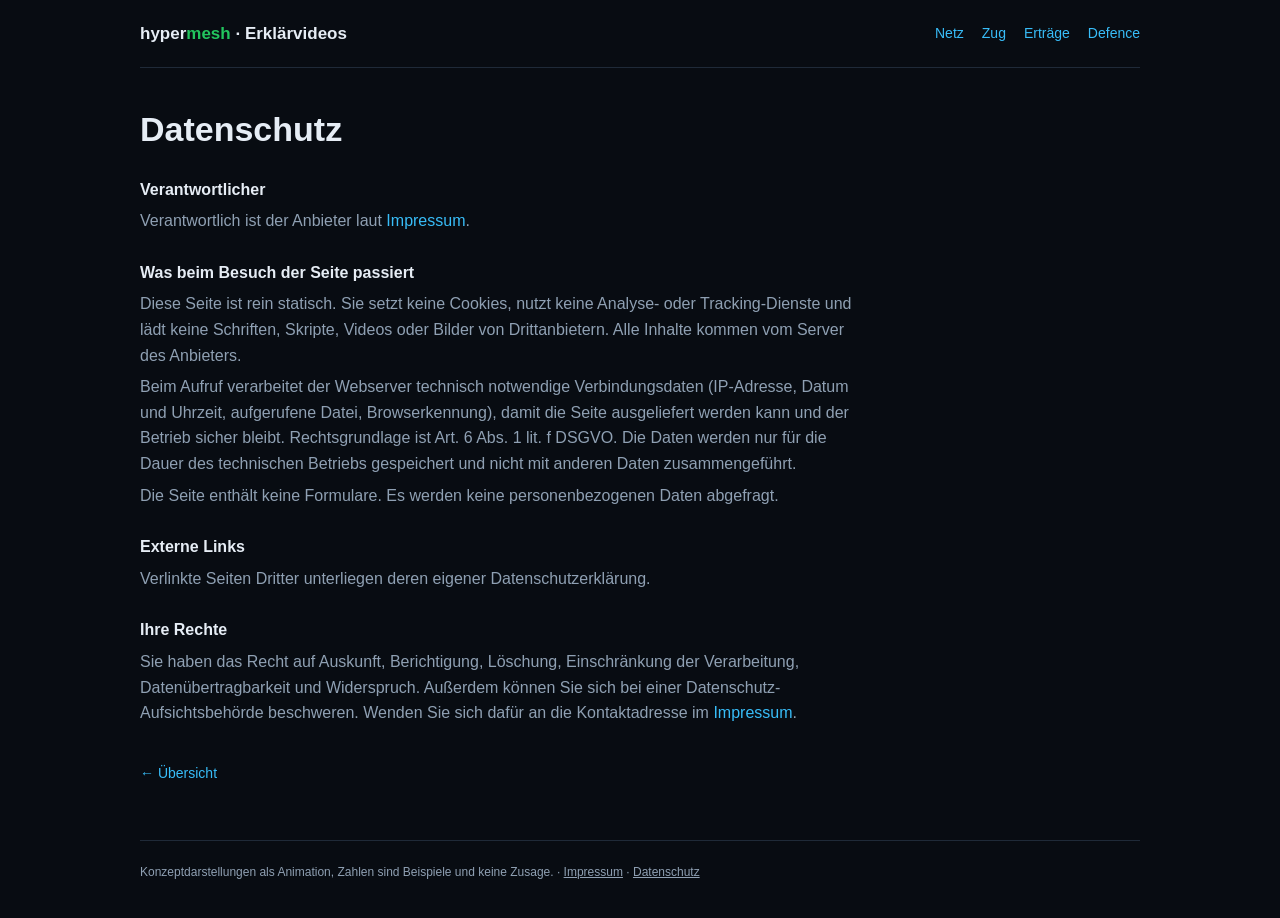
==== datenschutz.html @ a39bb6cd "Datenschutz-Seite (statisch) und Footer-Link Co-Authored-By: Claude Sonnet 5.5 <noreply@anthropic.co" ====
<!doctype html>
<html lang="de">
<head>
<meta charset="utf-8">
<meta name="viewport" content="width=device-width, initial-scale=1">
<meta name="robots" content="noindex, nofollow, noarchive, nosnippet">
<title>Datenschutz · hypermesh</title>
<link rel="stylesheet" href="assets/style.css">
</head>
<body>
<div class="wrap">
<div class="top">
  <a class="brand" href="index.html">hyper<span>mesh</span> &middot; Erklärvideos</a>
  <nav><a href="netz.html">Netz</a><a href="zug.html">Zug</a><a href="invest.html">Erträge</a><a href="defence.html">Defence</a></nav>
</div>
<div class="page imprint">
<h1>Datenschutz</h1>
<h2>Verantwortlicher</h2>
<p>Verantwortlich ist der Anbieter laut <a href="impressum.html">Impressum</a>.</p>
<h2>Was beim Besuch der Seite passiert</h2>
<p>Diese Seite ist rein statisch. Sie setzt keine Cookies, nutzt keine Analyse- oder Tracking-Dienste und lädt keine Schriften, Skripte, Videos oder Bilder von Drittanbietern. Alle Inhalte kommen vom Server des Anbieters.</p>
<p>Beim Aufruf verarbeitet der Webserver technisch notwendige Verbindungsdaten (IP-Adresse, Datum und Uhrzeit, aufgerufene Datei, Browserkennung), damit die Seite ausgeliefert werden kann und der Betrieb sicher bleibt. Rechtsgrundlage ist Art. 6 Abs. 1 lit. f DSGVO. Die Daten werden nur für die Dauer des technischen Betriebs gespeichert und nicht mit anderen Daten zusammengeführt.</p>
<p>Die Seite enthält keine Formulare. Es werden keine personenbezogenen Daten abgefragt.</p>
<h2>Externe Links</h2>
<p>Verlinkte Seiten Dritter unterliegen deren eigener Datenschutzerklärung.</p>
<h2>Ihre Rechte</h2>
<p>Sie haben das Recht auf Auskunft, Berichtigung, Löschung, Einschränkung der Verarbeitung, Datenübertragbarkeit und Widerspruch. Außerdem können Sie sich bei einer Datenschutz-Aufsichtsbehörde beschweren. Wenden Sie sich dafür an die Kontaktadresse im <a href="impressum.html">Impressum</a>.</p>
<div class="pager"><a href="index.html">&larr; Übersicht</a></div>
</div>
<footer>Konzeptdarstellungen als Animation, Zahlen sind Beispiele und keine Zusage. &middot; <a href="impressum.html">Impressum</a> &middot; <a href="datenschutz.html">Datenschutz</a></footer>
</div>
<script src="assets/player.js"></script>
</body>
</html>
---- assets/style.css ----
:root{
  --bg:#080c12;
  --surface:#10161f;
  --border:#1f2a38;
  --text:#e6edf5;
  --muted:#8fa0b3;
  --accent:#38bdf8;
  --green:#22c55e;
}
*{box-sizing:border-box}
html{background:var(--bg)}
body{margin:0;background:var(--bg);color:var(--text);font-family:-apple-system,'Segoe UI',Roboto,Arial,sans-serif;line-height:1.6}
a{color:var(--accent);text-decoration:none}
a:hover{text-decoration:underline}

.wrap{max-width:1040px;margin:0 auto;padding:0 20px}
.top{display:flex;justify-content:space-between;align-items:center;padding:20px 0;border-bottom:1px solid var(--border)}
.brand{font-weight:600;font-size:17px;color:var(--text)}
.brand span{color:var(--green)}
.top nav{display:flex;gap:18px;font-size:14px;flex-wrap:wrap}

.intro{padding:56px 0 28px}
.eyebrow{font-size:12px;letter-spacing:2px;color:var(--green);font-weight:600;margin-bottom:10px}
h1{font-size:34px;line-height:1.25;margin:0 0 14px}
h2{font-size:20px;margin:0 0 8px}
.intro p,.lead{color:var(--muted);max-width:680px;margin:0}

.cards{display:grid;grid-template-columns:repeat(auto-fit,minmax(280px,1fr));gap:18px;padding:12px 0 40px}
.card{display:block;background:var(--surface);border:1px solid var(--border);border-radius:14px;overflow:hidden;color:var(--text);transition:border-color .2s,transform .2s}
.card:hover{border-color:var(--accent);transform:translateY(-2px);text-decoration:none}
.card video{display:block;width:100%;aspect-ratio:16/9;object-fit:cover;background:#000;pointer-events:none}
.card .body{padding:16px 18px 18px}
.card p{margin:0;font-size:14px;color:var(--muted)}
.card .tag{display:inline-block;margin-top:10px;font-size:12px;color:var(--green)}
.card.soon{opacity:.55;border-style:dashed}
.card.soon:hover{transform:none;border-color:var(--border)}
.card.soon .body{padding:22px 18px}

.page{padding:40px 0 20px}
.player{margin:24px 0 8px}
.player video{display:block;width:100%;border-radius:14px;border:1px solid var(--border);background:#000}
.caption{font-size:12px;color:var(--muted);margin:10px 0 0}
.points{padding-left:20px;color:var(--muted);max-width:720px}
.points li{margin-bottom:6px}
.pager{display:flex;justify-content:space-between;gap:12px;flex-wrap:wrap;margin:36px 0;font-size:14px}

footer{border-top:1px solid var(--border);padding:22px 0 36px;font-size:12px;color:var(--muted)}
footer a{color:var(--muted);text-decoration:underline}

@media (max-width:640px){
  h1{font-size:26px}
  .intro{padding-top:36px}
}

.imprint{max-width:720px}
.imprint h2{font-size:16px;margin:26px 0 6px}
.imprint p{margin:0 0 6px;color:var(--muted)}
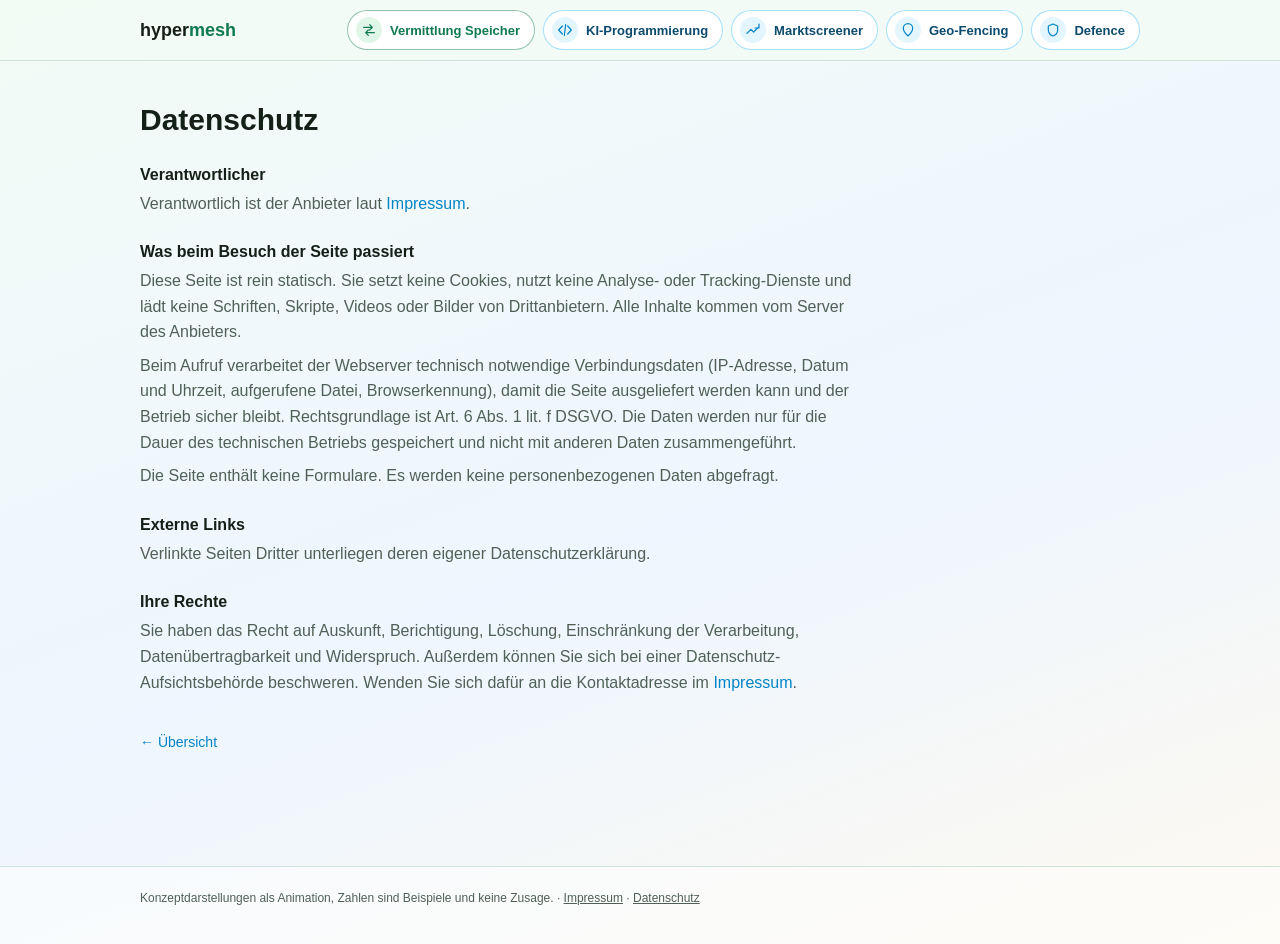
==== commit a4d4678e: "Startseite: Intro mit Stern (runder Kern, fuenf Blasen) wandert nach oben und wird zur Menueleiste; " ====
--- a/datenschutz.html
+++ b/datenschutz.html
@@ -8,11 +8,13 @@
 <link rel="stylesheet" href="assets/style.css">
 </head>
 <body>
-<div class="wrap">
-<div class="top">
-  <a class="brand" href="index.html">hyper<span>mesh</span> &middot; Erklärvideos</a>
-  <nav><a href="netz.html">Netz</a><a href="zug.html">Zug</a><a href="invest.html">Erträge</a><a href="defence.html">Defence</a></nav>
-</div>
+<header class="topnav">
+  <div class="in">
+    <a class="brand" href="index.html#top">hyper<span>mesh</span></a>
+    <nav class="nbs" aria-label="Themen"><a class="nb ext" href="index.html#vermittlung" title="Vermittlung Speicher"><span class="ico"><svg viewBox="0 0 24 24"><path d="M4 8h13M13 4l4 4-4 4M20 16H7M11 12l-4 4 4 4"/></svg></span><span class="t">Vermittlung Speicher</span></a><a class="nb" href="index.html#ki" title="KI-Programmierung"><span class="ico"><svg viewBox="0 0 24 24"><path d="M8 6l-5.5 6L8 18M16 6l5.5 6L16 18M13 4l-2 16"/></svg></span><span class="t">KI-Programmierung</span></a><a class="nb" href="index.html#markt" title="Marktscreener"><span class="ico"><svg viewBox="0 0 24 24"><path d="M3 17l6-6 4 4 8-8M21 3v6h-6"/></svg></span><span class="t">Marktscreener</span></a><a class="nb" href="index.html#geo" title="Geo-Fencing"><span class="ico"><svg viewBox="0 0 24 24"><path d="M12 21s-7-6.1-7-11.5A7 7 0 0119 9.5C19 14.9 12 21 12 21z"/></svg></span><span class="t">Geo-Fencing</span></a><a class="nb" href="index.html#defence" title="Defence"><span class="ico"><svg viewBox="0 0 24 24"><path d="M12 3l7 3v6c0 4.5-3 7.5-7 9-4-1.5-7-4.5-7-9V6z"/></svg></span><span class="t">Defence</span></a></nav>
+  </div>
+</header>
+<main><div class="wrap">
 <div class="page imprint">
 <h1>Datenschutz</h1>
 <h2>Verantwortlicher</h2>
@@ -27,8 +29,7 @@
 <p>Sie haben das Recht auf Auskunft, Berichtigung, Löschung, Einschränkung der Verarbeitung, Datenübertragbarkeit und Widerspruch. Außerdem können Sie sich bei einer Datenschutz-Aufsichtsbehörde beschweren. Wenden Sie sich dafür an die Kontaktadresse im <a href="impressum.html">Impressum</a>.</p>
 <div class="pager"><a href="index.html">&larr; Übersicht</a></div>
 </div>
-<footer>Konzeptdarstellungen als Animation, Zahlen sind Beispiele und keine Zusage. &middot; <a href="impressum.html">Impressum</a> &middot; <a href="datenschutz.html">Datenschutz</a></footer>
-</div>
-<script src="assets/player.js"></script>
+</div></main>
+<footer><div class="wrap">Konzeptdarstellungen als Animation, Zahlen sind Beispiele und keine Zusage. &middot; <a href="impressum.html">Impressum</a> &middot; <a href="datenschutz.html">Datenschutz</a></div></footer>
 </body>
 </html>
--- a/assets/style.css
+++ b/assets/style.css
@@ -1,57 +1,128 @@
+/* hypermesh Erklaervideos: helle Seite im Stil der hyper-mesh-Startseite (Gruen/Blau) */
 :root{
-  --bg:#080c12;
-  --surface:#10161f;
-  --border:#1f2a38;
-  --text:#e6edf5;
-  --muted:#8fa0b3;
-  --accent:#38bdf8;
   --green:#22c55e;
+  --green-deep:#0f7a4f;
+  --green-glow:rgba(34,197,94,.28);
+  --blue:#38bdf8;
+  --blue-deep:#0284c7;
+  --blue-ink:#0c4a6e;
+  --bg-1:#f3fbf6;
+  --bg-2:#eef6ff;
+  --bg-3:#fdf9f0;
+  --surface:rgba(255,255,255,.88);
+  --border:rgba(15,122,79,.18);
+  --text:#132018;
+  --muted:#4f6157;
+  --ease:cubic-bezier(.65,0,.35,1);
 }
 *{box-sizing:border-box}
-html{background:var(--bg)}
-body{margin:0;background:var(--bg);color:var(--text);font-family:-apple-system,'Segoe UI',Roboto,Arial,sans-serif;line-height:1.6}
-a{color:var(--accent);text-decoration:none}
+html{scroll-behavior:smooth;background:var(--bg-1)}
+body{margin:0;color:var(--text);font-family:-apple-system,'Segoe UI',Roboto,Arial,sans-serif;line-height:1.6;
+  background:linear-gradient(160deg,var(--bg-1) 0%,var(--bg-2) 55%,var(--bg-3) 100%);min-height:100vh}
+a{color:var(--blue-deep);text-decoration:none}
 a:hover{text-decoration:underline}
+.wrap{max-width:1040px;margin:0 auto;padding:0 20px}
 
-.wrap{max-width:1040px;margin:0 auto;padding:0 20px}
-.top{display:flex;justify-content:space-between;align-items:center;padding:20px 0;border-bottom:1px solid var(--border)}
-.brand{font-weight:600;font-size:17px;color:var(--text)}
-.brand span{color:var(--green)}
-.top nav{display:flex;gap:18px;font-size:14px;flex-wrap:wrap}
+/* ---------- Menueleiste (die fuenf Blasen, klein) ---------- */
+.topnav{position:sticky;top:0;z-index:30;background:rgba(243,251,246,.9);backdrop-filter:blur(8px);border-bottom:1px solid var(--border)}
+.topnav .in{max-width:1040px;margin:0 auto;padding:10px 20px;display:flex;align-items:center;justify-content:space-between;gap:16px}
+.brand{font-weight:700;font-size:18px;color:var(--text);white-space:nowrap}
+.brand span{color:var(--green-deep)}
+.brand:hover{text-decoration:none}
+.nbs{display:flex;gap:8px;flex-wrap:wrap;justify-content:flex-end}
+.nb{display:inline-flex;align-items:center;gap:8px;padding:6px 14px 6px 8px;border-radius:999px;background:#fff;border:1px solid rgba(56,189,248,.45);
+  color:var(--blue-ink);font-size:13px;font-weight:600;line-height:1;transition:box-shadow .2s,border-color .2s,transform .2s,background .2s}
+.nb:hover{text-decoration:none;box-shadow:0 6px 18px rgba(56,189,248,.28);transform:translateY(-1px)}
+.nb svg,.bubble svg{fill:none;stroke:var(--blue-deep);stroke-width:1.8;stroke-linecap:round;stroke-linejoin:round}
+.nb .ico{width:26px;height:26px;border-radius:50%;background:rgba(56,189,248,.14);display:flex;align-items:center;justify-content:center;flex:none}
+.nb .ico svg{width:16px;height:16px}
+.nb.ext{border-color:rgba(15,122,79,.45);color:var(--green-deep)}
+.nb.ext .ico{background:rgba(34,197,94,.14)}
+.nb.ext svg{stroke:var(--green-deep)}
+.nb.active{background:linear-gradient(120deg,rgba(34,197,94,.14),rgba(56,189,248,.18));border-color:var(--blue-deep)}
+@media (max-width:820px){
+  .topnav .in{flex-direction:column;align-items:stretch;gap:8px}
+  .brand{text-align:center}
+  .nbs{justify-content:center}
+  .nb{padding:4px}
+  .nb span.t{display:none}
+  .nb .ico{width:34px;height:34px}
+  .nb .ico svg{width:19px;height:19px}
+}
 
-.intro{padding:56px 0 28px}
-.eyebrow{font-size:12px;letter-spacing:2px;color:var(--green);font-weight:600;margin-bottom:10px}
-h1{font-size:34px;line-height:1.25;margin:0 0 14px}
-h2{font-size:20px;margin:0 0 8px}
-.intro p,.lead{color:var(--muted);max-width:680px;margin:0}
+/* ---------- Intro: Stern mit rundem Kern ---------- */
+#intro{position:fixed;inset:0;z-index:50;display:flex;flex-direction:column;align-items:center;justify-content:center;
+  background:linear-gradient(160deg,var(--bg-1) 0%,var(--bg-2) 55%,var(--bg-3) 100%);overflow:hidden;cursor:pointer}
+#intro .glow{position:absolute;top:-160px;left:50%;transform:translateX(-50%);width:1000px;height:600px;pointer-events:none;
+  background:radial-gradient(circle,var(--green-glow) 0%,rgba(34,197,94,0) 60%),radial-gradient(circle at 70% 40%,rgba(56,189,248,.25) 0%,rgba(56,189,248,0) 55%)}
+#intro .eyebrow{position:relative;font-size:13px;letter-spacing:2px;color:var(--green-deep);font-weight:600;margin:0 0 6px;text-align:center}
+#intro h1{position:relative;font-size:clamp(24px,4vw,40px);line-height:1.2;margin:0 0 8px;text-align:center;padding:0 16px}
+#intro h1 .hl{background:linear-gradient(120deg,var(--green-deep),#2dd4bf);-webkit-background-clip:text;background-clip:text;color:transparent}
+#intro .skip{position:relative;margin-top:12px;font-size:12px;color:var(--muted)}
+#field-box{position:relative;width:680px;height:480px;flex:none;
+  transform:scale(var(--fit,1));transform-origin:50% 50%;margin:calc((480px*var(--fit,1) - 480px)/2) 0}
+#field{position:absolute;inset:0;transform-origin:50% 50%}
+#field svg.lines{position:absolute;inset:0;width:100%;height:100%}
+#field svg.lines line{stroke:rgba(15,122,79,.2);stroke-width:1.5;stroke-dasharray:160;stroke-dashoffset:160;animation:draw .8s calc(.55s + var(--i)*.12s) forwards}
+.core{position:absolute;left:250px;top:150px;width:180px;height:180px;border-radius:50%;background:rgba(255,255,255,.85);backdrop-filter:blur(6px);
+  border:1px solid rgba(15,122,79,.35);box-shadow:0 8px 40px var(--green-glow),inset 0 0 30px rgba(34,197,94,.08);
+  display:flex;align-items:center;justify-content:center;text-align:center;animation:pop .7s .1s both var(--ease)}
+.core span{font-size:21px;font-weight:700;background:linear-gradient(120deg,var(--green-deep),#0ea86e);-webkit-background-clip:text;background-clip:text;color:transparent}
+.bubble{position:absolute;width:100px;height:100px;border-radius:50%;background:rgba(255,255,255,.9);backdrop-filter:blur(4px);
+  border:1px solid rgba(56,189,248,.4);box-shadow:0 6px 20px rgba(56,189,248,.18);display:flex;flex-direction:column;align-items:center;justify-content:center;gap:6px;
+  padding:0 8px;animation:pop .6s calc(.5s + var(--i)*.14s) both var(--ease);transition:box-shadow .2s,border-color .2s,transform .2s}
+.bubble:hover{text-decoration:none;box-shadow:0 8px 28px rgba(56,189,248,.34);border-color:rgba(56,189,248,.75);transform:translateY(-2px)}
+.bubble svg{width:22px;height:22px}
+.bubble span{font-size:11px;font-weight:600;color:var(--blue-ink);text-align:center;line-height:1.2}
+.bubble.ext{border-color:rgba(15,122,79,.4);box-shadow:0 6px 20px var(--green-glow)}
+.bubble.ext svg{stroke:var(--green-deep)}
+.bubble.ext span{color:var(--green-deep)}
+@keyframes pop{from{opacity:0;transform:scale(.4)}to{opacity:1;transform:scale(1)}}
+@keyframes draw{to{stroke-dashoffset:0}}
 
-.cards{display:grid;grid-template-columns:repeat(auto-fit,minmax(280px,1fr));gap:18px;padding:12px 0 40px}
-.card{display:block;background:var(--surface);border:1px solid var(--border);border-radius:14px;overflow:hidden;color:var(--text);transition:border-color .2s,transform .2s}
-.card:hover{border-color:var(--accent);transform:translateY(-2px);text-decoration:none}
-.card video{display:block;width:100%;aspect-ratio:16/9;object-fit:cover;background:#000;pointer-events:none}
-.card .body{padding:16px 18px 18px}
-.card p{margin:0;font-size:14px;color:var(--muted)}
-.card .tag{display:inline-block;margin-top:10px;font-size:12px;color:var(--green)}
-.card.soon{opacity:.55;border-style:dashed}
-.card.soon:hover{transform:none;border-color:var(--border)}
-.card.soon .body{padding:22px 18px}
+/* Uebergang: Stern wandert nach oben und wird zur Menueleiste */
+html.intro-on,html.docking{overflow:hidden}
+html.ready #intro{display:none}
+html.docking #intro{pointer-events:none;background:transparent;transition:background .5s .9s}
+html.docking #intro .glow,html.docking #intro .eyebrow,html.docking #intro h1,html.docking #intro .skip{opacity:0;transition:opacity .4s}
+html.docking #field{transform:translateY(-52vh) scale(.2);opacity:0;transition:transform 1.1s var(--ease),opacity .45s .7s}
+.topnav{transition:transform .8s var(--ease) .9s,opacity .6s .9s}
+html.intro-on .topnav{transform:translateY(-110%);opacity:0}
+html.docking .topnav{transform:none;opacity:1}
+main,footer{transition:opacity .9s 1.1s}
+html.intro-on main,html.intro-on footer{opacity:0}
+html.docking main,html.docking footer{opacity:1}
+@media (prefers-reduced-motion:reduce){
+  #intro{display:none}
+  *{animation:none!important;transition:none!important}
+  html{scroll-behavior:auto}
+}
 
-.page{padding:40px 0 20px}
-.player{margin:24px 0 8px}
-.player video{display:block;width:100%;border-radius:14px;border:1px solid var(--border);background:#000}
-.caption{font-size:12px;color:var(--muted);margin:10px 0 0}
-.points{padding-left:20px;color:var(--muted);max-width:720px}
+/* ---------- Inhalt ---------- */
+section.topic{padding:56px 0 24px;scroll-margin-top:84px}
+.eyebrow{font-size:12px;letter-spacing:2px;color:var(--green-deep);font-weight:600;margin-bottom:8px}
+h2{font-size:clamp(22px,3vw,30px);line-height:1.25;margin:0 0 10px}
+h3{font-size:18px;margin:0 0 6px}
+.lead{color:var(--muted);max-width:700px;margin:0 0 24px}
+.videos{display:grid;grid-template-columns:repeat(auto-fit,minmax(300px,1fr));gap:20px}
+.vcard{background:var(--surface);border:1px solid var(--border);border-radius:14px;overflow:hidden;box-shadow:0 10px 30px rgba(15,122,79,.08);display:flex;flex-direction:column;min-width:0}
+.vcard video{display:block;width:100%;aspect-ratio:16/9;background:#04070d;object-fit:contain}
+.vcard.light video{background:#fff}
+.vcard .body{padding:14px 18px 18px}
+.vcard p{margin:0;font-size:14px;color:var(--muted)}
+.vcard .cap{font-size:12px;margin-top:8px;color:#7a8c81}
+.single{max-width:880px}
+.points{padding-left:20px;color:var(--muted);max-width:720px;margin:20px 0 0}
 .points li{margin-bottom:6px}
-.pager{display:flex;justify-content:space-between;gap:12px;flex-wrap:wrap;margin:36px 0;font-size:14px}
+.soon{background:rgba(255,255,255,.55);border:1px dashed var(--border);border-radius:14px;padding:26px 20px;color:var(--muted);max-width:520px}
+.soon strong{color:var(--text)}
 
-footer{border-top:1px solid var(--border);padding:22px 0 36px;font-size:12px;color:var(--muted)}
+footer{border-top:1px solid var(--border);margin-top:56px;padding:22px 0 36px;font-size:12px;color:var(--muted);background:rgba(255,255,255,.5)}
 footer a{color:var(--muted);text-decoration:underline}
 
-@media (max-width:640px){
-  h1{font-size:26px}
-  .intro{padding-top:36px}
-}
-
-.imprint{max-width:720px}
-.imprint h2{font-size:16px;margin:26px 0 6px}
-.imprint p{margin:0 0 6px;color:var(--muted)}
+/* Unterseiten (Impressum, Datenschutz) */
+.page{padding:40px 0 20px;max-width:720px}
+.page h1{font-size:30px;line-height:1.25;margin:0 0 14px}
+.page h2{font-size:16px;margin:26px 0 6px}
+.page p{margin:0 0 8px;color:var(--muted)}
+.pager{margin:36px 0;font-size:14px}
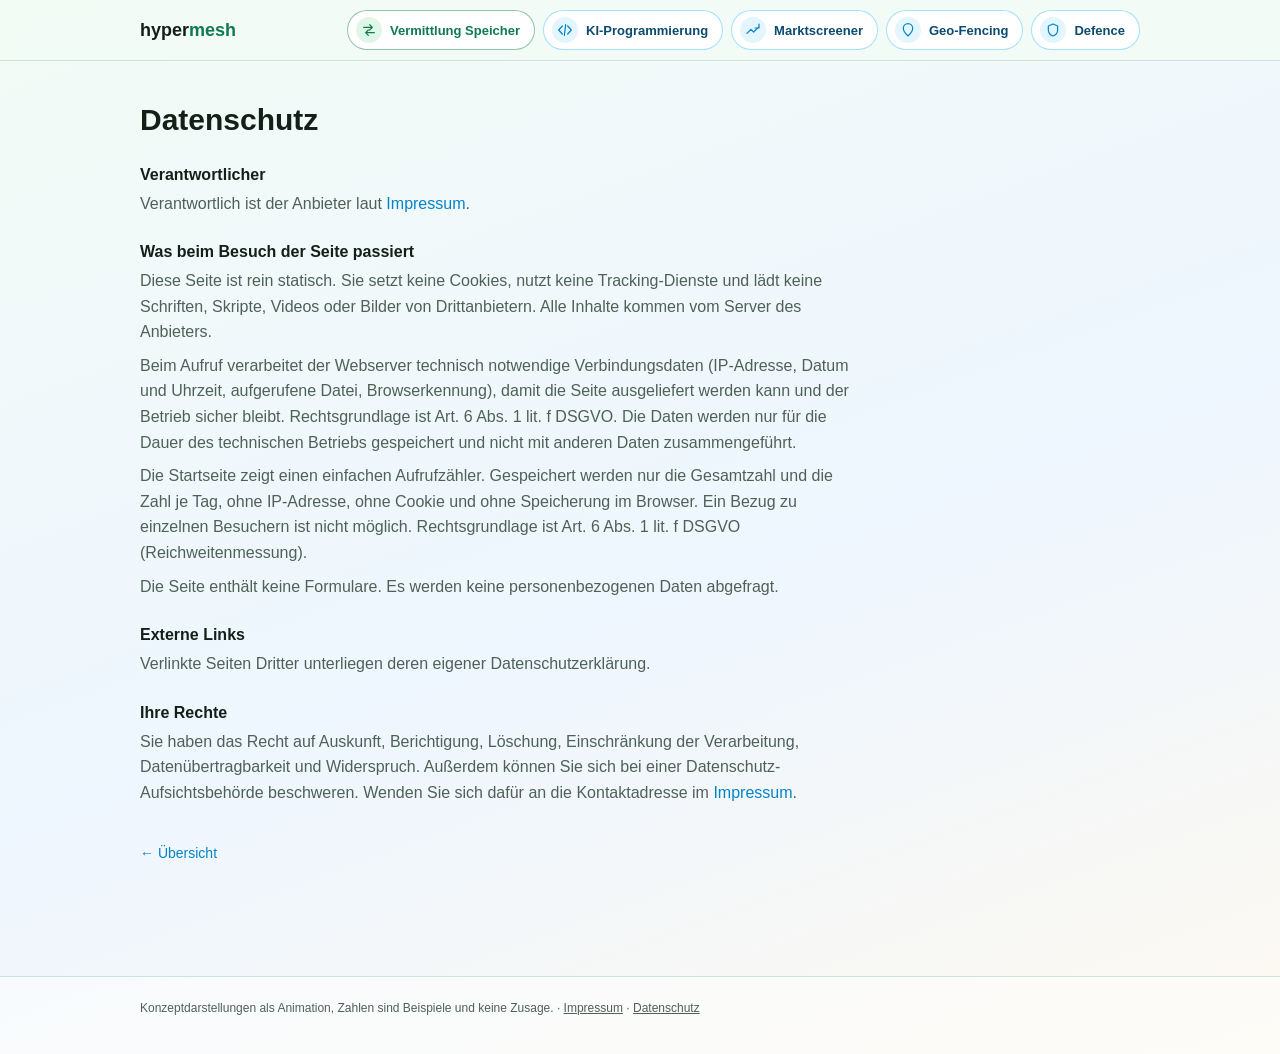
==== commit 312c20dd: "Aufrufzaehler: eigener Mini-Container, nginx /api/count, kleine Anzeige unten rechts, Datenschutz-Hi" ====
--- a/datenschutz.html
+++ b/datenschutz.html
@@ -20,8 +20,9 @@
 <h2>Verantwortlicher</h2>
 <p>Verantwortlich ist der Anbieter laut <a href="impressum.html">Impressum</a>.</p>
 <h2>Was beim Besuch der Seite passiert</h2>
-<p>Diese Seite ist rein statisch. Sie setzt keine Cookies, nutzt keine Analyse- oder Tracking-Dienste und lädt keine Schriften, Skripte, Videos oder Bilder von Drittanbietern. Alle Inhalte kommen vom Server des Anbieters.</p>
+<p>Diese Seite ist rein statisch. Sie setzt keine Cookies, nutzt keine Tracking-Dienste und lädt keine Schriften, Skripte, Videos oder Bilder von Drittanbietern. Alle Inhalte kommen vom Server des Anbieters.</p>
 <p>Beim Aufruf verarbeitet der Webserver technisch notwendige Verbindungsdaten (IP-Adresse, Datum und Uhrzeit, aufgerufene Datei, Browserkennung), damit die Seite ausgeliefert werden kann und der Betrieb sicher bleibt. Rechtsgrundlage ist Art. 6 Abs. 1 lit. f DSGVO. Die Daten werden nur für die Dauer des technischen Betriebs gespeichert und nicht mit anderen Daten zusammengeführt.</p>
+<p>Die Startseite zeigt einen einfachen Aufrufzähler. Gespeichert werden nur die Gesamtzahl und die Zahl je Tag, ohne IP-Adresse, ohne Cookie und ohne Speicherung im Browser. Ein Bezug zu einzelnen Besuchern ist nicht möglich. Rechtsgrundlage ist Art. 6 Abs. 1 lit. f DSGVO (Reichweitenmessung).</p>
 <p>Die Seite enthält keine Formulare. Es werden keine personenbezogenen Daten abgefragt.</p>
 <h2>Externe Links</h2>
 <p>Verlinkte Seiten Dritter unterliegen deren eigener Datenschutzerklärung.</p>
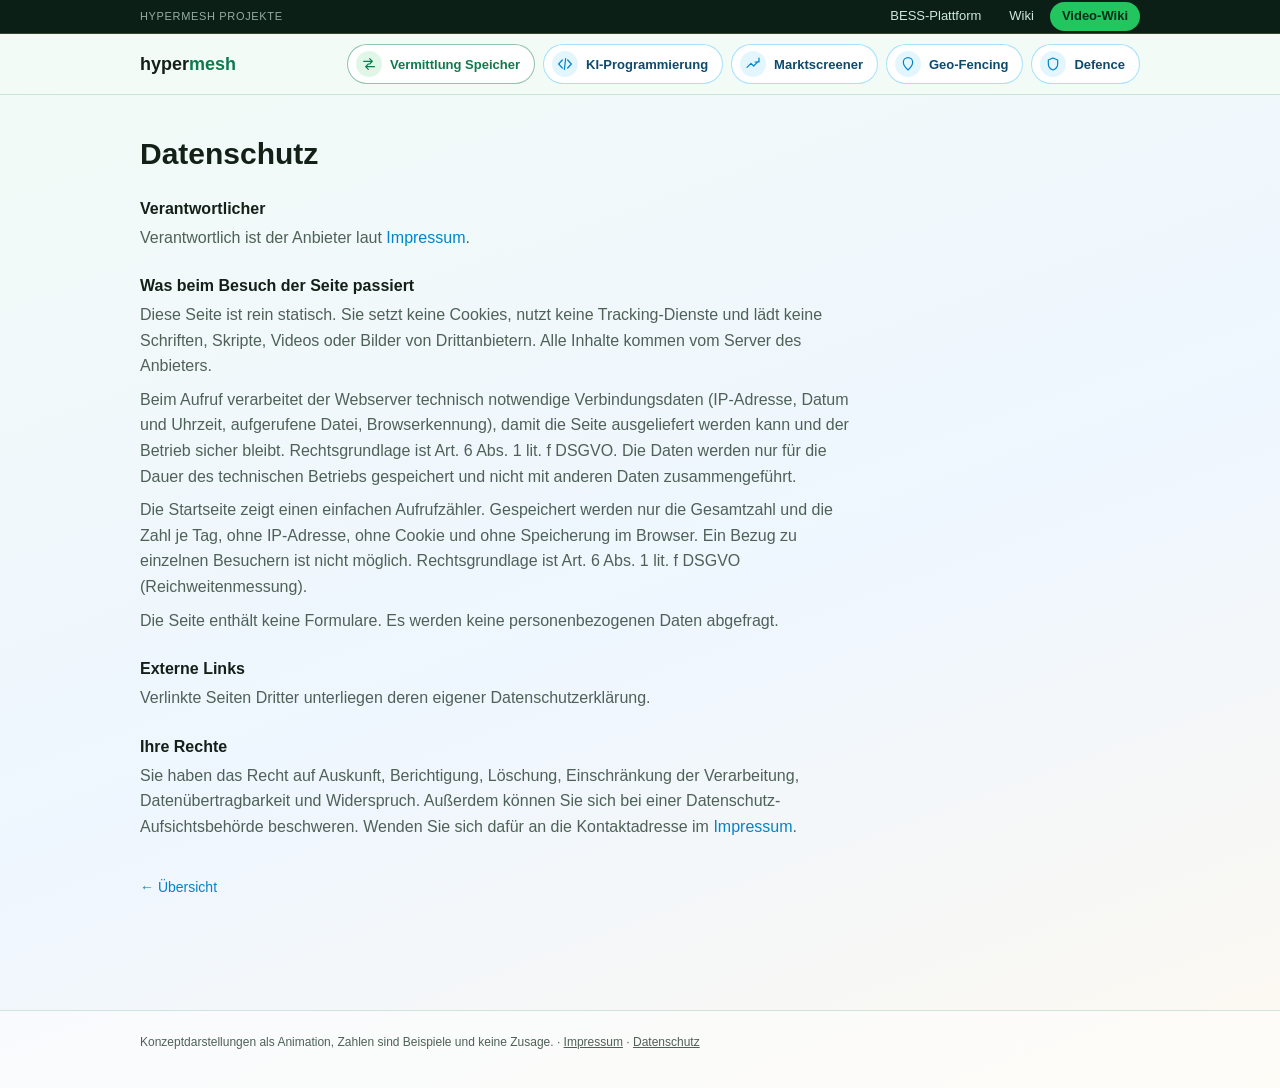
==== commit 5cc99e4d: "Umschaltleiste auch auf Impressum, Datenschutz und Rechner-Seiten Co-Authored-By: Claude Sonnet 5.5 " ====
--- a/datenschutz.html
+++ b/datenschutz.html
@@ -8,6 +8,17 @@
 <link rel="stylesheet" href="assets/style.css">
 </head>
 <body>
+<div class="sitebar" role="navigation" aria-label="Projekte">
+  <div class="in">
+    <span class="lbl">hypermesh Projekte</span>
+    <nav>
+      <a href="https://www.speier-solar.de/bess" title="Investorplattform">BESS-Plattform</a>
+      <a href="https://www.hyper-mesh.de" title="Inhalte zu hyper-mesh">Wiki</a>
+      <a href="https://www.hypermesh.cloud" aria-current="page" title="Erkl&auml;rvideos">Video-Wiki</a>
+    </nav>
+  </div>
+</div>
+
 <header class="topnav">
   <div class="in">
     <a class="brand" href="index.html#top">hyper<span>mesh</span></a>
--- a/assets/style.css
+++ b/assets/style.css
@@ -126,3 +126,16 @@
 .page h2{font-size:16px;margin:26px 0 6px}
 .page p{margin:0 0 8px;color:var(--muted)}
 .pager{margin:36px 0;font-size:14px}
+
+/* ---------- Umschaltleiste: BESS-Plattform | Wiki | Video-Wiki (gemeinsam fuer die drei Seiten) ---------- */
+.sitebar{position:sticky;top:0;z-index:31;height:34px;background:#0b1f17;color:#cfe8dc;border-bottom:1px solid rgba(34,197,94,.35);transition:transform .8s var(--ease) .9s,opacity .6s .9s}
+.sitebar .in{max-width:1040px;height:100%;margin:0 auto;padding:0 20px;display:flex;align-items:center;justify-content:space-between;gap:12px;font-size:13px}
+.sitebar .lbl{opacity:.7;letter-spacing:.06em;text-transform:uppercase;font-size:11px;white-space:nowrap}
+.sitebar nav{display:flex;gap:4px}
+.sitebar a{color:#cfe8dc;padding:4px 12px;border-radius:999px;white-space:nowrap}
+.sitebar a:hover{background:rgba(255,255,255,.1);text-decoration:none}
+.sitebar a[aria-current="page"]{background:var(--green);color:#052e1a;font-weight:700}
+.topnav{top:34px}
+html.intro-on .sitebar{transform:translateY(-110%);opacity:0}
+html.docking .sitebar{transform:none;opacity:1}
+@media (max-width:560px){.sitebar .lbl{display:none}.sitebar .in{justify-content:center}.sitebar a{padding:4px 9px}}
